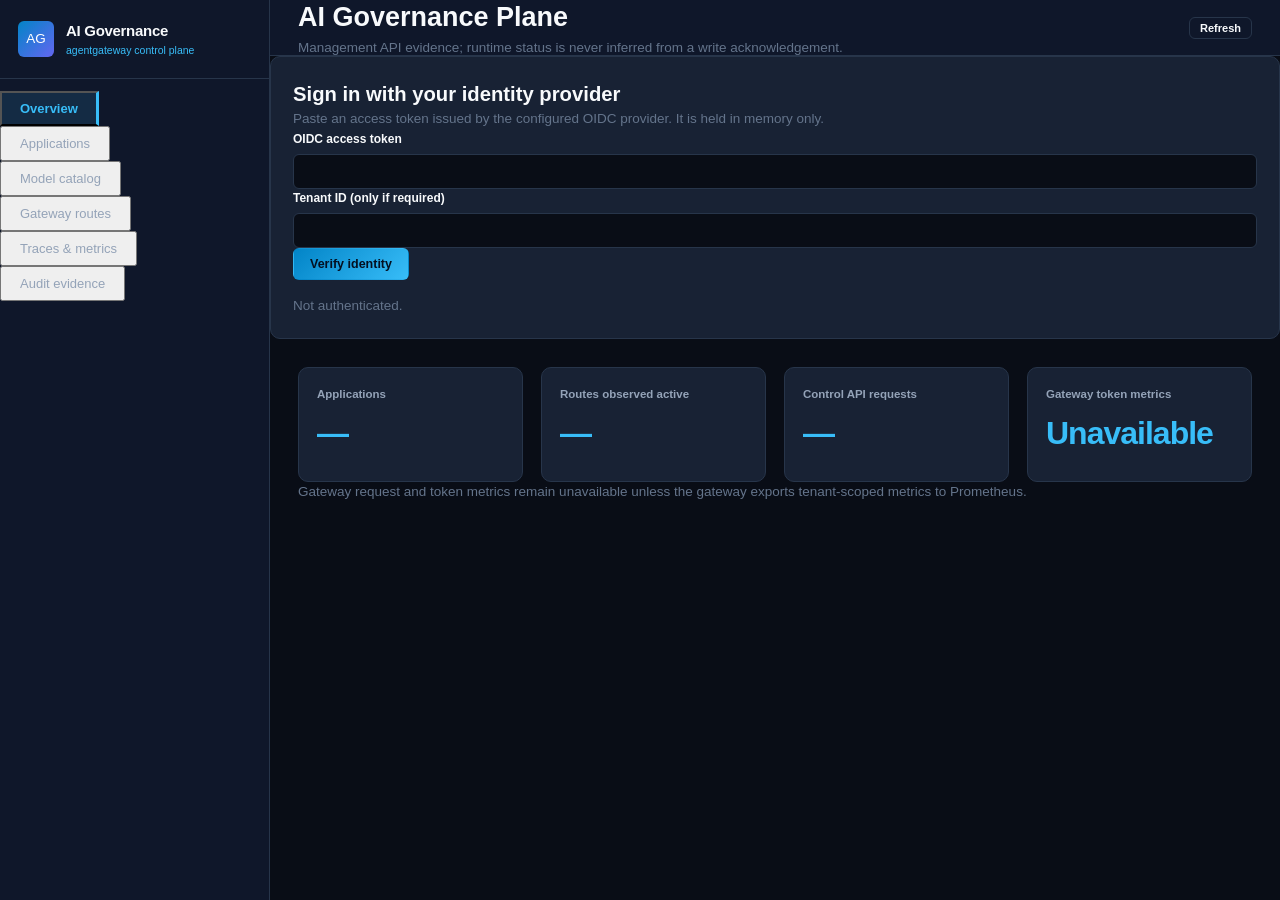
==== ai-platform/apps/console/index.html @ ba5ede38 "Agent Governance plane" ====
<!DOCTYPE html>
<html lang="en">
<head>
  <meta charset="UTF-8">
  <meta name="viewport" content="width=device-width, initial-scale=1.0">
  <title>AI Governance Plane</title>
  <link rel="stylesheet" href="console.css">
</head>
<body>
  <div class="app-layout">
    <aside class="sidebar">
      <div class="sidebar-brand">
        <div class="brand-logo">AG</div>
        <div class="brand-text">
          <span class="brand-title">AI Governance</span>
          <span class="brand-subtitle">agentgateway control plane</span>
        </div>
      </div>
      <nav class="sidebar-nav" aria-label="Control plane sections">
        <button class="nav-link active" data-section="overview">Overview</button>
        <button class="nav-link" data-section="applications">Applications</button>
        <button class="nav-link" data-section="models">Model catalog</button>
        <button class="nav-link" data-section="routes">Gateway routes</button>
        <button class="nav-link" data-section="traces">Traces & metrics</button>
        <button class="nav-link" data-section="audit">Audit evidence</button>
      </nav>
    </aside>

    <main class="main-content">
      <header class="topbar">
        <div>
          <h1>AI Governance Plane</h1>
          <p class="text-muted">Management API evidence; runtime status is never inferred from a write acknowledgement.</p>
        </div>
        <button class="btn btn-outline btn-sm" id="refresh-button">Refresh</button>
      </header>

      <section class="card" aria-labelledby="auth-heading">
        <h2 id="auth-heading">Sign in with your identity provider</h2>
        <p class="text-muted">Paste an access token issued by the configured OIDC provider. It is held in memory only.</p>
        <form id="auth-form" class="form-row">
          <label for="access-token">OIDC access token</label>
          <input id="access-token" class="form-input" type="password" autocomplete="off" required>
          <label for="tenant-context">Tenant ID (only if required)</label>
          <input id="tenant-context" class="form-input" type="text" autocomplete="off">
          <button class="btn btn-primary" type="submit">Verify identity</button>
        </form>
        <p id="auth-status" role="status" class="text-muted">Not authenticated.</p>
      </section>

      <p id="notice" role="status" aria-live="polite"></p>

      <div class="tab-content">
        <section id="section-overview" class="tab-pane active">
          <div class="kpi-grid">
            <div class="kpi-card"><span class="kpi-label">Applications</span><span id="overview-apps" class="kpi-value">—</span></div>
            <div class="kpi-card"><span class="kpi-label">Routes observed active</span><span id="overview-routes" class="kpi-value">—</span></div>
            <div class="kpi-card"><span class="kpi-label">Control API requests</span><span id="overview-api-requests" class="kpi-value">—</span></div>
            <div class="kpi-card"><span class="kpi-label">Gateway token metrics</span><span id="overview-tokens" class="kpi-value">Unavailable</span></div>
          </div>
          <p class="text-muted">Gateway request and token metrics remain unavailable unless the gateway exports tenant-scoped metrics to Prometheus.</p>
        </section>

        <section id="section-applications" class="tab-pane">
          <h2>Applications</h2>
          <form id="application-form" class="card">
            <label for="application-name">Application name</label>
            <input id="application-name" class="form-input" required minlength="2" maxlength="64" pattern="[a-z0-9-]+">
            <label for="application-environment">Environment</label>
            <select id="application-environment" class="form-input">
              <option value="development">Development</option>
              <option value="staging">Staging</option>
              <option value="production">Production</option>
            </select>
            <label for="application-models">Allowed model names (comma-separated)</label>
            <input id="application-models" class="form-input" placeholder="claude-3-5-sonnet">
            <button class="btn btn-primary" type="submit">Register application</button>
          </form>
          <div id="credential-result" class="card" hidden>
            <h3>One-time credential</h3>
            <p id="credential-state" class="text-muted"></p>
            <code id="credential-value"></code>
            <button id="copy-credential" class="btn btn-outline btn-sm">Copy</button>
            <p class="text-muted">The key is stored as a SHA-256 verifier in the gateway API-key catalog. Gateway runtime observation is not implied.</p>
          </div>
          <div class="table-container"><table class="data-table">
            <thead><tr><th>Name</th><th>Environment</th><th>Models</th><th>Lifecycle</th><th>Key prefix</th></tr></thead>
            <tbody id="applications-table"></tbody>
          </table></div>
        </section>

        <section id="section-models" class="tab-pane">
          <h2>Approved model catalog</h2>
          <form id="model-form" class="card">
            <label for="model-name">Catalog name</label>
            <input id="model-name" class="form-input" required pattern="[a-z0-9][a-z0-9._-]{1,63}">
            <label for="model-provider">Provider</label>
            <select id="model-provider" class="form-input">
              <option value="anthropic">Anthropic</option><option value="openai">OpenAI</option>
              <option value="bedrock">Bedrock</option><option value="gemini">Gemini</option>
              <option value="vllm">vLLM</option>
            </select>
            <label for="provider-model">Provider model identifier</label>
            <input id="provider-model" class="form-input" required>
            <label for="provider-secret-ref">Kubernetes Secret reference (secret-name/key)</label>
            <input id="provider-secret-ref" class="form-input" required pattern="[a-z0-9][a-z0-9.-]*/[A-Za-z0-9._-]+">
            <button class="btn btn-primary" type="submit">Register model</button>
          </form>
          <div class="table-container"><table class="data-table">
            <thead><tr><th>Name</th><th>Provider</th><th>Provider model</th><th>Secret reference</th><th>State</th></tr></thead>
            <tbody id="models-table"></tbody>
          </table></div>
        </section>

        <section id="section-routes" class="tab-pane">
          <h2>Gateway routes</h2>
          <form id="route-form" class="card">
            <label for="route-name">Route name</label>
            <input id="route-name" class="form-input" required pattern="[a-z0-9-]+">
            <label for="route-path">Path prefix</label>
            <input id="route-path" class="form-input" required placeholder="/v1/chat/completions">
            <label for="route-model">Primary model</label>
            <select id="route-model" class="form-input" required></select>
            <label for="guard-pattern">Optional request regex guard</label>
            <input id="guard-pattern" class="form-input" placeholder="Leave blank for no regex rule">
            <button class="btn btn-primary" type="submit">Validate and create route</button>
          </form>
          <div class="table-container"><table class="data-table">
            <thead><tr><th>Name</th><th>Path</th><th>Backend</th><th>State</th><th>Action</th></tr></thead>
            <tbody id="routes-table"></tbody>
          </table></div>
        </section>

        <section id="section-traces" class="tab-pane">
          <h2>Tempo traces</h2>
          <p class="text-muted">Only fields returned by Tempo are shown. Token counts and costs are not inferred.</p>
          <div class="table-container"><table class="data-table">
            <thead><tr><th>Trace ID</th><th>Service</th><th>Trace</th><th>Duration (ms)</th></tr></thead>
            <tbody id="traces-table"></tbody>
          </table></div>
          <h2>Prometheus metrics</h2>
          <pre id="metrics-output">Not queried.</pre>
        </section>

        <section id="section-audit" class="tab-pane">
          <h2>Tenant audit evidence</h2>
          <div class="table-container"><table class="data-table">
            <thead><tr><th>Time</th><th>Actor</th><th>Action</th><th>Resource</th><th>Event hash</th></tr></thead>
            <tbody id="audit-table"></tbody>
          </table></div>
        </section>
      </div>
    </main>
  </div>
  <script src="console.js"></script>
</body>
</html>
---- ai-platform/apps/console/console.css ----
/* Modern Dark-Mode Enterprise Design System for AI Governance Console */
:root {
  --bg-base: #090d16;
  --bg-surface: #0f172a;
  --bg-card: #182234;
  --bg-card-hover: #1e293b;
  --border-subtle: #27354a;
  --border-focus: #38bdf8;
  --text-primary: #f8fafc;
  --text-secondary: #94a3b8;
  --text-muted: #64748b;
  --accent-cyan: #38bdf8;
  --accent-indigo: #6366f1;
  --status-success: #10b981;
  --status-warning: #f59e0b;
  --status-danger: #ef4444;
  --status-info: #0ea5e9;
  --font-sans: 'Plus Jakarta Sans', -apple-system, sans-serif;
  --font-mono: 'JetBrains Mono', monospace;
  --radius-sm: 6px;
  --radius-md: 10px;
  --radius-lg: 16px;
  --shadow-sm: 0 1px 2px rgba(0,0,0,0.3);
  --shadow-md: 0 4px 6px -1px rgba(0,0,0,0.4);
}

* {
  box-sizing: border-box;
  margin: 0;
  padding: 0;
}

body {
  background-color: var(--bg-base);
  color: var(--text-primary);
  font-family: var(--font-sans);
  font-size: 13.5px;
  line-height: 1.5;
  -webkit-font-smoothing: antialiased;
}

/* Layout */
.app-layout {
  display: flex;
  height: 100vh;
  overflow: hidden;
}

/* Sidebar */
.sidebar {
  width: 270px;
  background-color: var(--bg-surface);
  border-right: 1px solid var(--border-subtle);
  display: flex;
  flex-direction: column;
}

.sidebar-brand {
  display: flex;
  align-items: center;
  gap: 12px;
  padding: 20px 18px;
  border-bottom: 1px solid var(--border-subtle);
}

.brand-logo {
  width: 36px;
  height: 36px;
  border-radius: var(--radius-sm);
  background: linear-gradient(135deg, #0284c7, #6366f1);
  display: flex;
  align-items: center;
  justify-content: center;
  color: #fff;
}

.brand-title {
  display: block;
  font-weight: 700;
  font-size: 15px;
  letter-spacing: -0.3px;
}

.brand-subtitle {
  display: block;
  font-size: 10.5px;
  color: var(--accent-cyan);
  font-weight: 500;
}

.tenant-switcher-card {
  padding: 12px 16px;
  background: rgba(15, 23, 42, 0.6);
  border-bottom: 1px solid var(--border-subtle);
}

.tenant-switcher-card label {
  display: block;
  font-size: 10px;
  font-weight: 700;
  text-transform: uppercase;
  color: var(--text-muted);
  margin-bottom: 4px;
}

.tenant-switcher-card select {
  width: 100%;
  padding: 6px 10px;
  background: var(--bg-card);
  border: 1px solid var(--border-subtle);
  border-radius: var(--radius-sm);
  color: var(--text-primary);
  font-size: 12px;
  font-family: inherit;
  outline: none;
}

.sidebar-nav {
  flex: 1;
  overflow-y: auto;
  padding: 12px 0;
}

.nav-category {
  padding: 10px 18px 4px 18px;
  font-size: 10px;
  font-weight: 700;
  color: var(--text-muted);
  text-transform: uppercase;
  letter-spacing: 0.8px;
}

.nav-link {
  display: flex;
  align-items: center;
  gap: 10px;
  padding: 8px 18px;
  color: var(--text-secondary);
  text-decoration: none;
  font-weight: 500;
  cursor: pointer;
  transition: all 0.15s ease;
  font-size: 13px;
}

.nav-link:hover {
  background: rgba(56, 189, 248, 0.06);
  color: var(--text-primary);
}

.nav-link.active {
  background: rgba(56, 189, 248, 0.12);
  color: var(--accent-cyan);
  border-right: 3px solid var(--accent-cyan);
  font-weight: 600;
}

.nav-link .badge {
  margin-left: auto;
  background: var(--status-danger);
  color: #fff;
  padding: 1px 6px;
  border-radius: 10px;
  font-size: 10px;
}

.sidebar-footer {
  padding: 14px 18px;
  border-top: 1px solid var(--border-subtle);
  background: rgba(15, 23, 42, 0.4);
}

.user-chip {
  display: flex;
  align-items: center;
  gap: 10px;
}

.user-avatar {
  width: 32px;
  height: 32px;
  border-radius: 50%;
  background: #334155;
  color: var(--accent-cyan);
  display: flex;
  align-items: center;
  justify-content: center;
  font-weight: 700;
  font-size: 12px;
}

.user-name {
  display: block;
  font-weight: 600;
  font-size: 12px;
}

.user-role {
  display: block;
  font-size: 10.5px;
  color: var(--text-muted);
}

/* Main Area */
.main-content {
  flex: 1;
  display: flex;
  flex-direction: column;
  overflow-y: auto;
}

.topbar {
  height: 56px;
  background: var(--bg-surface);
  border-bottom: 1px solid var(--border-subtle);
  padding: 0 28px;
  display: flex;
  align-items: center;
  justify-content: space-between;
}

.search-box {
  display: flex;
  align-items: center;
  gap: 8px;
  background: var(--bg-base);
  border: 1px solid var(--border-subtle);
  border-radius: var(--radius-sm);
  padding: 6px 12px;
  width: 380px;
}

.search-box input {
  background: transparent;
  border: none;
  color: var(--text-primary);
  font-family: inherit;
  font-size: 12.5px;
  width: 100%;
  outline: none;
}

.topbar-actions {
  display: flex;
  align-items: center;
  gap: 16px;
}

.gateway-status {
  display: flex;
  align-items: center;
  gap: 8px;
  background: rgba(16, 185, 129, 0.12);
  color: #34d399;
  border: 1px solid rgba(16, 185, 129, 0.3);
  padding: 4px 12px;
  border-radius: 20px;
  font-size: 11.5px;
  font-weight: 600;
}

.status-dot {
  width: 8px;
  height: 8px;
  border-radius: 50%;
  background: #34d399;
  box-shadow: 0 0 6px #34d399;
}

.tab-content {
  padding: 28px;
}

.tab-pane {
  display: none;
}

.tab-pane.active {
  display: block;
}

.page-header {
  display: flex;
  justify-content: space-between;
  align-items: flex-start;
  margin-bottom: 24px;
}

.page-header h1 {
  font-size: 22px;
  font-weight: 700;
  letter-spacing: -0.5px;
}

.text-muted { color: var(--text-muted); }
.text-success { color: #34d399; }
.text-warning { color: #fbbf24; }
.text-info { color: #38bdf8; }

/* KPI Cards */
.kpi-grid {
  display: grid;
  grid-template-columns: repeat(4, 1fr);
  gap: 18px;
}

.kpi-card {
  background: var(--bg-card);
  border: 1px solid var(--border-subtle);
  border-radius: var(--radius-md);
  padding: 18px;
  transition: transform 0.15s ease;
}

.kpi-card:hover {
  transform: translateY(-2px);
  border-color: var(--border-focus);
}

.kpi-label {
  display: block;
  font-size: 11.5px;
  color: var(--text-secondary);
  font-weight: 600;
}

.kpi-value {
  display: block;
  font-size: 32px;
  font-weight: 800;
  color: var(--accent-cyan);
  margin: 6px 0;
  letter-spacing: -1px;
}

.kpi-meta {
  display: block;
  font-size: 11px;
  font-weight: 500;
}

/* Card */
.card {
  background: var(--bg-card);
  border: 1px solid var(--border-subtle);
  border-radius: var(--radius-md);
  padding: 22px;
}

.card-header {
  display: flex;
  justify-content: space-between;
  align-items: center;
  margin-bottom: 16px;
}

.mt-2 { margin-top: 8px; }
.mt-3 { margin-top: 16px; }
.mt-4 { margin-top: 24px; }

/* Buttons */
.btn {
  display: inline-flex;
  align-items: center;
  justify-content: center;
  padding: 8px 16px;
  font-size: 12.5px;
  font-weight: 600;
  font-family: inherit;
  border-radius: var(--radius-sm);
  cursor: pointer;
  border: 1px solid transparent;
  transition: all 0.15s ease;
}

.btn-primary {
  background: linear-gradient(135deg, #0284c7, #38bdf8);
  color: #041021;
}

.btn-primary:hover {
  opacity: 0.95;
}

.btn-secondary {
  background: var(--bg-card-hover);
  color: var(--text-primary);
  border-color: var(--border-subtle);
}

.btn-outline {
  background: transparent;
  border-color: var(--border-subtle);
  color: var(--text-primary);
}

.btn-outline:hover {
  background: var(--bg-card-hover);
}

.btn-sm {
  padding: 4px 10px;
  font-size: 11px;
}

/* Tables */
.table-container {
  background: var(--bg-card);
  border: 1px solid var(--border-subtle);
  border-radius: var(--radius-md);
  overflow: hidden;
}

.data-table {
  width: 100%;
  border-collapse: collapse;
}

.data-table th, .data-table td {
  padding: 14px 18px;
  text-align: left;
  border-bottom: 1px solid var(--border-subtle);
}

.data-table th {
  background: rgba(15, 23, 42, 0.8);
  font-size: 10.5px;
  font-weight: 700;
  text-transform: uppercase;
  color: var(--text-muted);
  letter-spacing: 0.5px;
}

.data-table td code {
  background: #090d16;
  padding: 3px 6px;
  border-radius: 4px;
  color: var(--accent-cyan);
  font-family: var(--font-mono);
  font-size: 11.5px;
}

/* Badges */
.badge {
  display: inline-block;
  padding: 3px 8px;
  border-radius: 4px;
  font-size: 10px;
  font-weight: 700;
  text-transform: uppercase;
}

.badge-success { background: rgba(16, 185, 129, 0.15); color: #34d399; }
.badge-danger { background: rgba(239, 68, 68, 0.15); color: #f87171; }
.badge-warning { background: rgba(245, 158, 11, 0.15); color: #fbbf24; }

/* Architecture Visual */
.architecture-visual {
  display: flex;
  align-items: center;
  justify-content: space-between;
  background: #080c14;
  padding: 24px;
  border-radius: var(--radius-sm);
  border: 1px dashed var(--border-subtle);
}

.arch-box {
  padding: 16px 20px;
  border-radius: var(--radius-sm);
  text-align: center;
  flex: 1;
  max-width: 240px;
}

.arch-box strong { display: block; font-size: 13px; margin-bottom: 4px; }
.arch-box small { display: block; font-size: 11px; color: var(--text-muted); }

.client-box { background: #131c2e; border: 1px solid #334155; }
.gateway-box { background: #1a1638; border: 1px solid #6366f1; color: #c7d2fe; }
.llm-box { background: #064030; border: 1px solid #10b981; color: #a7f3d0; }

.arch-arrow {
  text-align: center;
  font-size: 18px;
  color: var(--text-muted);
}

.arch-arrow span {
  display: block;
  font-size: 10px;
  color: var(--accent-cyan);
  margin-bottom: 2px;
}

/* Wizard */
.wizard-box {
  background: var(--bg-card);
  border: 1px solid var(--border-subtle);
  border-radius: var(--radius-md);
  padding: 28px;
  max-width: 800px;
}

.wizard-steps-header {
  display: flex;
  gap: 12px;
  margin-bottom: 24px;
}

.step-chip {
  flex: 1;
  padding: 8px 12px;
  background: var(--bg-surface);
  border: 1px solid var(--border-subtle);
  border-radius: var(--radius-sm);
  text-align: center;
  font-size: 12px;
  font-weight: 600;
  color: var(--text-muted);
}

.step-chip.active {
  background: rgba(56, 189, 248, 0.12);
  border-color: var(--accent-cyan);
  color: var(--accent-cyan);
}

.form-row {
  margin-bottom: 16px;
}

.form-row label {
  display: block;
  font-size: 12px;
  font-weight: 600;
  margin-bottom: 6px;
}

.form-input {
  width: 100%;
  padding: 9px 12px;
  background: var(--bg-base);
  border: 1px solid var(--border-subtle);
  border-radius: var(--radius-sm);
  color: var(--text-primary);
  font-family: inherit;
  font-size: 13px;
}

.checkbox-group {
  display: flex;
  flex-direction: column;
  gap: 10px;
}

.checkbox-group label {
  display: flex;
  align-items: center;
  gap: 8px;
  cursor: pointer;
}

.key-box {
  background: #040812;
  border: 1px dashed var(--accent-cyan);
  padding: 14px 18px;
  border-radius: var(--radius-sm);
  display: flex;
  align-items: center;
  justify-content: space-between;
  margin-top: 12px;
}

.key-box code {
  color: #38bdf8;
  font-family: var(--font-mono);
  font-size: 13px;
}

.code-preview {
  background: #040812;
  padding: 14px;
  border-radius: var(--radius-sm);
  font-family: var(--font-mono);
  font-size: 11.5px;
  color: #cbd5e1;
  overflow-x: auto;
}
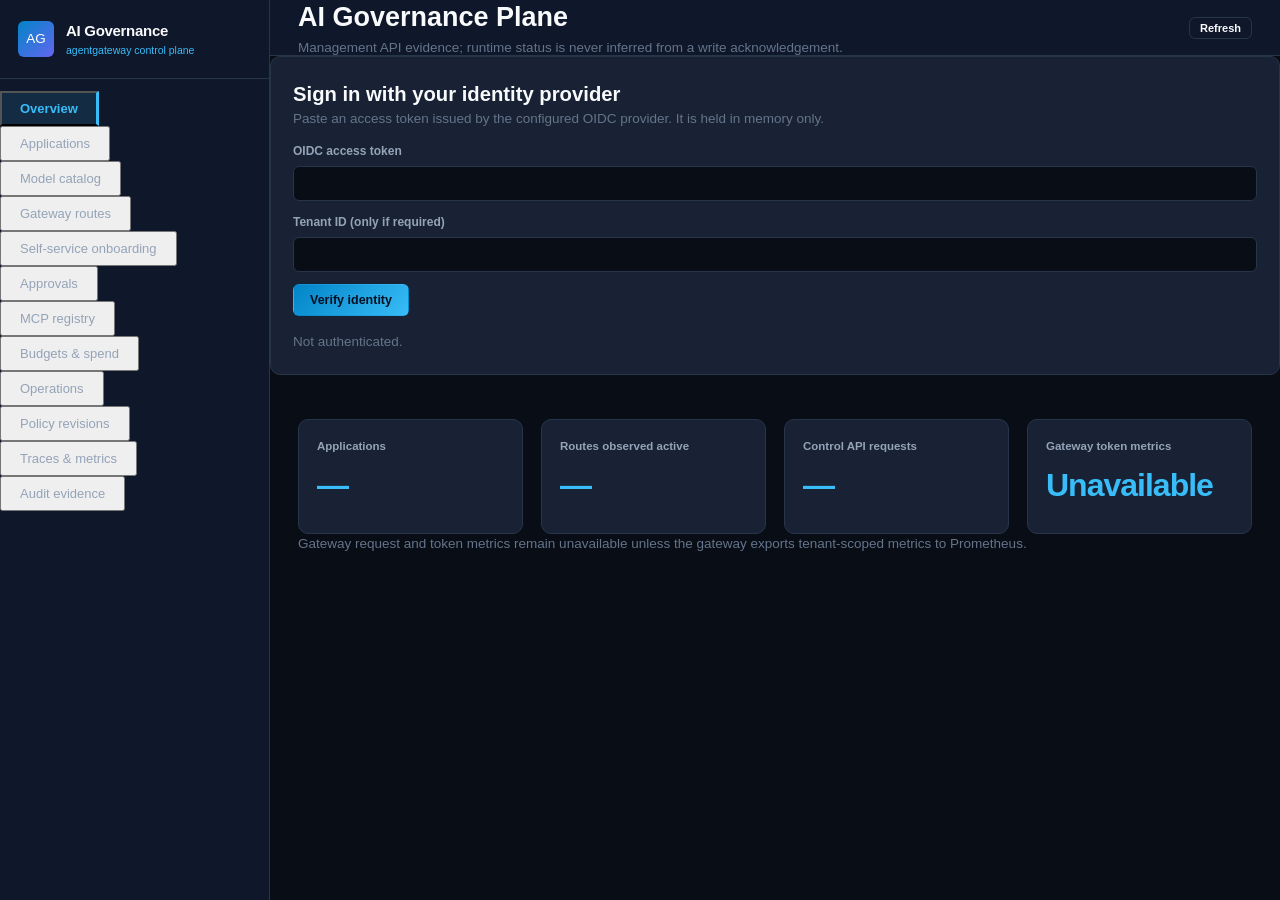
==== commit 4f41011a: "filling in test cases" ====
--- a/ai-platform/apps/console/index.html
+++ b/ai-platform/apps/console/index.html
@@ -21,6 +21,12 @@
         <button class="nav-link" data-section="applications">Applications</button>
         <button class="nav-link" data-section="models">Model catalog</button>
         <button class="nav-link" data-section="routes">Gateway routes</button>
+        <button class="nav-link" data-section="onboarding">Self-service onboarding</button>
+        <button class="nav-link" data-section="approvals">Approvals</button>
+        <button class="nav-link" data-section="mcp">MCP registry</button>
+        <button class="nav-link" data-section="finops">Budgets & spend</button>
+        <button class="nav-link" data-section="operations">Operations</button>
+        <button class="nav-link" data-section="policies">Policy revisions</button>
         <button class="nav-link" data-section="traces">Traces & metrics</button>
         <button class="nav-link" data-section="audit">Audit evidence</button>
       </nav>
@@ -49,6 +55,14 @@
       </section>
 
       <p id="notice" role="status" aria-live="polite"></p>
+      <div id="credential-result" class="card" hidden>
+        <h3>One-time credential</h3>
+        <p id="credential-state" class="text-muted"></p>
+        <code id="credential-value"></code>
+        <button id="copy-credential" class="btn btn-outline btn-sm">Copy</button>
+        <button id="clear-credential" class="btn btn-outline btn-sm" type="button">Clear from screen</button>
+        <p class="text-muted">Copy and store this securely now. It is not recoverable from the control plane after this response.</p>
+      </div>
 
       <div class="tab-content">
         <section id="section-overview" class="tab-pane active">
@@ -76,15 +90,8 @@
             <input id="application-models" class="form-input" placeholder="claude-3-5-sonnet">
             <button class="btn btn-primary" type="submit">Register application</button>
           </form>
-          <div id="credential-result" class="card" hidden>
-            <h3>One-time credential</h3>
-            <p id="credential-state" class="text-muted"></p>
-            <code id="credential-value"></code>
-            <button id="copy-credential" class="btn btn-outline btn-sm">Copy</button>
-            <p class="text-muted">The key is stored as a SHA-256 verifier in the gateway API-key catalog. Gateway runtime observation is not implied.</p>
-          </div>
-          <div class="table-container"><table class="data-table">
-            <thead><tr><th>Name</th><th>Environment</th><th>Models</th><th>Lifecycle</th><th>Key prefix</th></tr></thead>
+          <div class="table-container"><table class="data-table">
+            <thead><tr><th>Name</th><th>Application ID</th><th>Environment</th><th>Models</th><th>Lifecycle</th><th>Key prefix</th></tr></thead>
             <tbody id="applications-table"></tbody>
           </table></div>
         </section>
@@ -131,6 +138,110 @@
           </table></div>
         </section>
 
+        <section id="section-onboarding" class="tab-pane">
+          <h2>Self-service onboarding</h2>
+          <p class="text-muted">A reviewer must approve the request. Only its requester can complete it. Credentials are returned once.</p>
+          <form id="onboarding-form" class="card">
+            <label for="onboarding-name">Application name</label>
+            <input id="onboarding-name" class="form-input" required minlength="2" maxlength="64" pattern="[a-z0-9-]+">
+            <label for="onboarding-environment">Environment</label>
+            <select id="onboarding-environment" class="form-input">
+              <option value="development">Development</option><option value="staging">Staging</option><option value="production">Production</option>
+            </select>
+            <label for="onboarding-models">Requested model names (comma-separated)</label>
+            <input id="onboarding-models" class="form-input">
+            <label for="onboarding-quota">Requested monthly token quota (not enforced)</label>
+            <input id="onboarding-quota" class="form-input" type="number" min="1" value="1000000">
+            <button class="btn btn-primary" type="submit">Submit request</button>
+          </form>
+          <div class="table-container"><table class="data-table">
+            <thead><tr><th>Application</th><th>Environment</th><th>Requester</th><th>Status</th><th>Application ID</th><th>Action</th></tr></thead>
+            <tbody id="onboarding-table"></tbody>
+          </table></div>
+        </section>
+
+        <section id="section-approvals" class="tab-pane">
+          <h2>Approval requests</h2>
+          <p class="text-muted">Only production application activation consumes approvals. Requesters cannot approve their own requests.</p>
+          <form id="approval-form" class="card">
+            <label for="approval-type">Request type</label>
+            <select id="approval-type" class="form-input">
+              <option value="application_activation">Production application activation</option>
+              <option value="policy_change">Other policy request (record only)</option>
+            </select>
+            <label for="approval-resource">Target resource ID</label>
+            <input id="approval-resource" class="form-input" required>
+            <label for="approval-summary">Change summary</label>
+            <input id="approval-summary" class="form-input" required>
+            <label for="approval-diff">Proposed change</label>
+            <textarea id="approval-diff" class="form-input" required></textarea>
+            <button class="btn btn-primary" type="submit">Request approval</button>
+          </form>
+          <div class="table-container"><table class="data-table">
+            <thead><tr><th>Type / target</th><th>Requester</th><th>Status</th><th>Decision</th><th>Action</th></tr></thead>
+            <tbody id="approvals-table"></tbody>
+          </table></div>
+          <form id="activation-form" class="card">
+            <h3>Activate approved production application</h3>
+            <label for="activation-app">Application ID</label><input id="activation-app" class="form-input" required>
+            <label for="activation-approval">Approved request ID</label><input id="activation-approval" class="form-input" required>
+            <button class="btn btn-primary" type="submit">Activate and issue one-time key</button>
+          </form>
+        </section>
+
+        <section id="section-mcp" class="tab-pane">
+          <h2>MCP server registry</h2>
+          <p class="text-muted">Discovery makes real HTTPS calls only to exact hosts in MCP_ALLOWED_HOSTS. Stored tool policies are not enforced by the gateway.</p>
+          <form id="mcp-form" class="card">
+            <label for="mcp-name">Server name</label><input id="mcp-name" class="form-input" required pattern="[a-z0-9-]+">
+            <label for="mcp-url">HTTPS MCP endpoint</label><input id="mcp-url" class="form-input" type="url" required placeholder="https://mcp.example.com/rpc">
+            <button class="btn btn-primary" type="submit">Register server</button>
+          </form>
+          <div class="table-container"><table class="data-table">
+            <thead><tr><th>Name</th><th>Endpoint</th><th>Discovery</th><th>Tools</th><th>Policy enforcement</th><th>Action</th></tr></thead>
+            <tbody id="mcp-table"></tbody>
+          </table></div>
+          <form id="mcp-policy-form" class="card">
+            <h3>Store tool policy intent</h3>
+            <label for="mcp-policy-server">Server ID</label><input id="mcp-policy-server" class="form-input" required>
+            <label for="mcp-policy-tool">Tool name</label><input id="mcp-policy-tool" class="form-input" required>
+            <label for="mcp-policy-cel">CEL expression</label><input id="mcp-policy-cel" class="form-input" value="true" required>
+            <label for="mcp-policy-roles">Allowed roles (comma-separated)</label><input id="mcp-policy-roles" class="form-input">
+            <button class="btn btn-primary" type="submit">Save policy intent</button>
+          </form>
+        </section>
+
+        <section id="section-finops" class="tab-pane">
+          <h2>Advisory budget</h2>
+          <p class="text-muted">No request hard caps are enforced. Spend is shown only from a configured tenant-scoped Prometheus query; missing data is unknown.</p>
+          <form id="budget-form" class="card">
+            <label for="budget-monthly">Monthly budget (USD)</label><input id="budget-monthly" class="form-input" type="number" min="0.01" step="0.01" required>
+            <label for="budget-threshold">Alert threshold (%)</label><input id="budget-threshold" class="form-input" type="number" min="1" max="100" value="80" required>
+            <button class="btn btn-primary" type="submit">Save advisory budget</button>
+          </form>
+          <pre id="budget-status">Not loaded.</pre>
+        </section>
+
+        <section id="section-operations" class="tab-pane">
+          <h2>Read-only route observations</h2>
+          <p class="text-muted">This view reads controller/resource status. It does not repair drift or write Kubernetes resources.</p>
+          <button id="refresh-drift" class="btn btn-outline">Refresh observations</button>
+          <pre id="operations-output">Not queried.</pre>
+        </section>
+
+        <section id="section-policies" class="tab-pane">
+          <h2>Route policy revisions</h2>
+          <p class="text-muted">Rollback submits a new desired revision; it does not guarantee runtime recovery.</p>
+          <form id="revisions-form" class="card">
+            <label for="revision-route">Route ID</label><input id="revision-route" class="form-input" required>
+            <button class="btn btn-outline" type="submit">Load revisions</button>
+          </form>
+          <label for="revision-source">Source revision to restore</label>
+          <select id="revision-source" class="form-input"></select>
+          <button id="rollback-button" class="btn btn-primary" type="button">Submit rollback</button>
+          <pre id="revisions-output">No revisions loaded.</pre>
+        </section>
+
         <section id="section-traces" class="tab-pane">
           <h2>Tempo traces</h2>
           <p class="text-muted">Only fields returned by Tempo are shown. Token counts and costs are not inferred.</p>
--- a/ai-platform/apps/console/console.css
+++ b/ai-platform/apps/console/console.css
@@ -345,6 +345,28 @@
   border: 1px solid var(--border-subtle);
   border-radius: var(--radius-md);
   padding: 22px;
+  margin-bottom: 16px;
+}
+
+.card label {
+  display: block;
+  margin: 12px 0 6px;
+  color: var(--text-secondary);
+  font-weight: 600;
+}
+
+.card .form-input {
+  display: block;
+  margin-bottom: 12px;
+}
+
+.card textarea.form-input {
+  min-height: 88px;
+  resize: vertical;
+}
+
+.card h3 {
+  margin-bottom: 8px;
 }
 
 .card-header {
@@ -408,7 +430,8 @@
   background: var(--bg-card);
   border: 1px solid var(--border-subtle);
   border-radius: var(--radius-md);
-  overflow: hidden;
+  margin-bottom: 16px;
+  overflow-x: auto;
 }
 
 .data-table {
@@ -548,6 +571,17 @@
   font-size: 13px;
 }
 
+pre {
+  overflow: auto;
+  padding: 14px;
+  background: var(--bg-card);
+  border: 1px solid var(--border-subtle);
+  border-radius: var(--radius-sm);
+  color: var(--text-secondary);
+  white-space: pre-wrap;
+  overflow-wrap: anywhere;
+}
+
 .checkbox-group {
   display: flex;
   flex-direction: column;
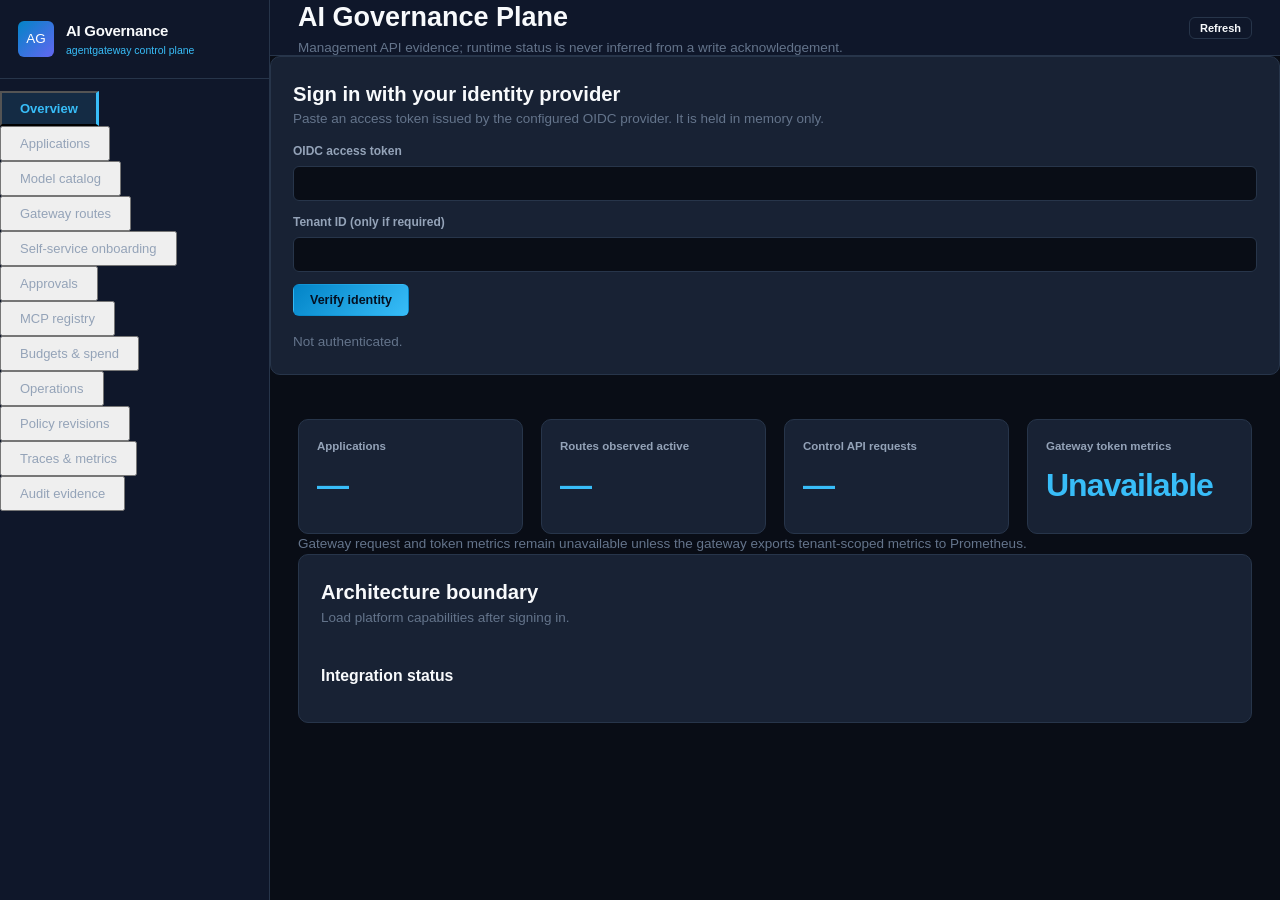
==== commit 79b67707: "feat: Enhance platform capabilities reporting and reconciliation logic - Updated system overview doc" ====
--- a/ai-platform/apps/console/index.html
+++ b/ai-platform/apps/console/index.html
@@ -73,6 +73,13 @@
             <div class="kpi-card"><span class="kpi-label">Gateway token metrics</span><span id="overview-tokens" class="kpi-value">Unavailable</span></div>
           </div>
           <p class="text-muted">Gateway request and token metrics remain unavailable unless the gateway exports tenant-scoped metrics to Prometheus.</p>
+          <section class="card" aria-labelledby="architecture-boundary-heading">
+            <h2 id="architecture-boundary-heading">Architecture boundary</h2>
+            <p id="control-plane-boundary" class="text-muted">Load platform capabilities after signing in.</p>
+            <div id="ingress-capabilities" class="capability-grid"></div>
+            <h3>Integration status</h3>
+            <ul id="integration-capabilities" class="capability-list"></ul>
+          </section>
         </section>
 
         <section id="section-applications" class="tab-pane">
@@ -107,6 +114,7 @@
               <option value="bedrock">Bedrock</option><option value="gemini">Gemini</option>
               <option value="vllm">vLLM</option>
             </select>
+            <p id="model-capability-note" class="text-muted">Gateway-supported providers are determined by the active platform capability response.</p>
             <label for="provider-model">Provider model identifier</label>
             <input id="provider-model" class="form-input" required>
             <label for="provider-secret-ref">Kubernetes Secret reference (secret-name/key)</label>
@@ -114,7 +122,7 @@
             <button class="btn btn-primary" type="submit">Register model</button>
           </form>
           <div class="table-container"><table class="data-table">
-            <thead><tr><th>Name</th><th>Provider</th><th>Provider model</th><th>Secret reference</th><th>State</th></tr></thead>
+            <thead><tr><th>Name</th><th>Provider</th><th>Provider model</th><th>Secret reference</th><th>State</th><th>Gateway routing</th></tr></thead>
             <tbody id="models-table"></tbody>
           </table></div>
         </section>
--- a/ai-platform/apps/console/console.css
+++ b/ai-platform/apps/console/console.css
@@ -317,6 +317,44 @@
   border-color: var(--border-focus);
 }
 
+.capability-grid {
+  display: grid;
+  grid-template-columns: repeat(auto-fit, minmax(220px, 1fr));
+  gap: 12px;
+  margin: 14px 0 22px;
+}
+
+.capability-card {
+  padding: 16px;
+  border: 1px solid var(--border-subtle);
+  border-radius: var(--radius-md);
+  background: var(--bg-surface);
+}
+
+.capability-card strong,
+.capability-state {
+  display: block;
+}
+
+.capability-state {
+  margin-top: 8px;
+  color: var(--status-warning);
+  font-weight: 700;
+}
+
+.capability-card p {
+  margin-top: 8px;
+}
+
+.capability-list {
+  display: grid;
+  grid-template-columns: repeat(auto-fit, minmax(220px, 1fr));
+  gap: 8px 24px;
+  margin: 12px 0 0 20px;
+  color: var(--text-secondary);
+  text-transform: capitalize;
+}
+
 .kpi-label {
   display: block;
   font-size: 11.5px;
